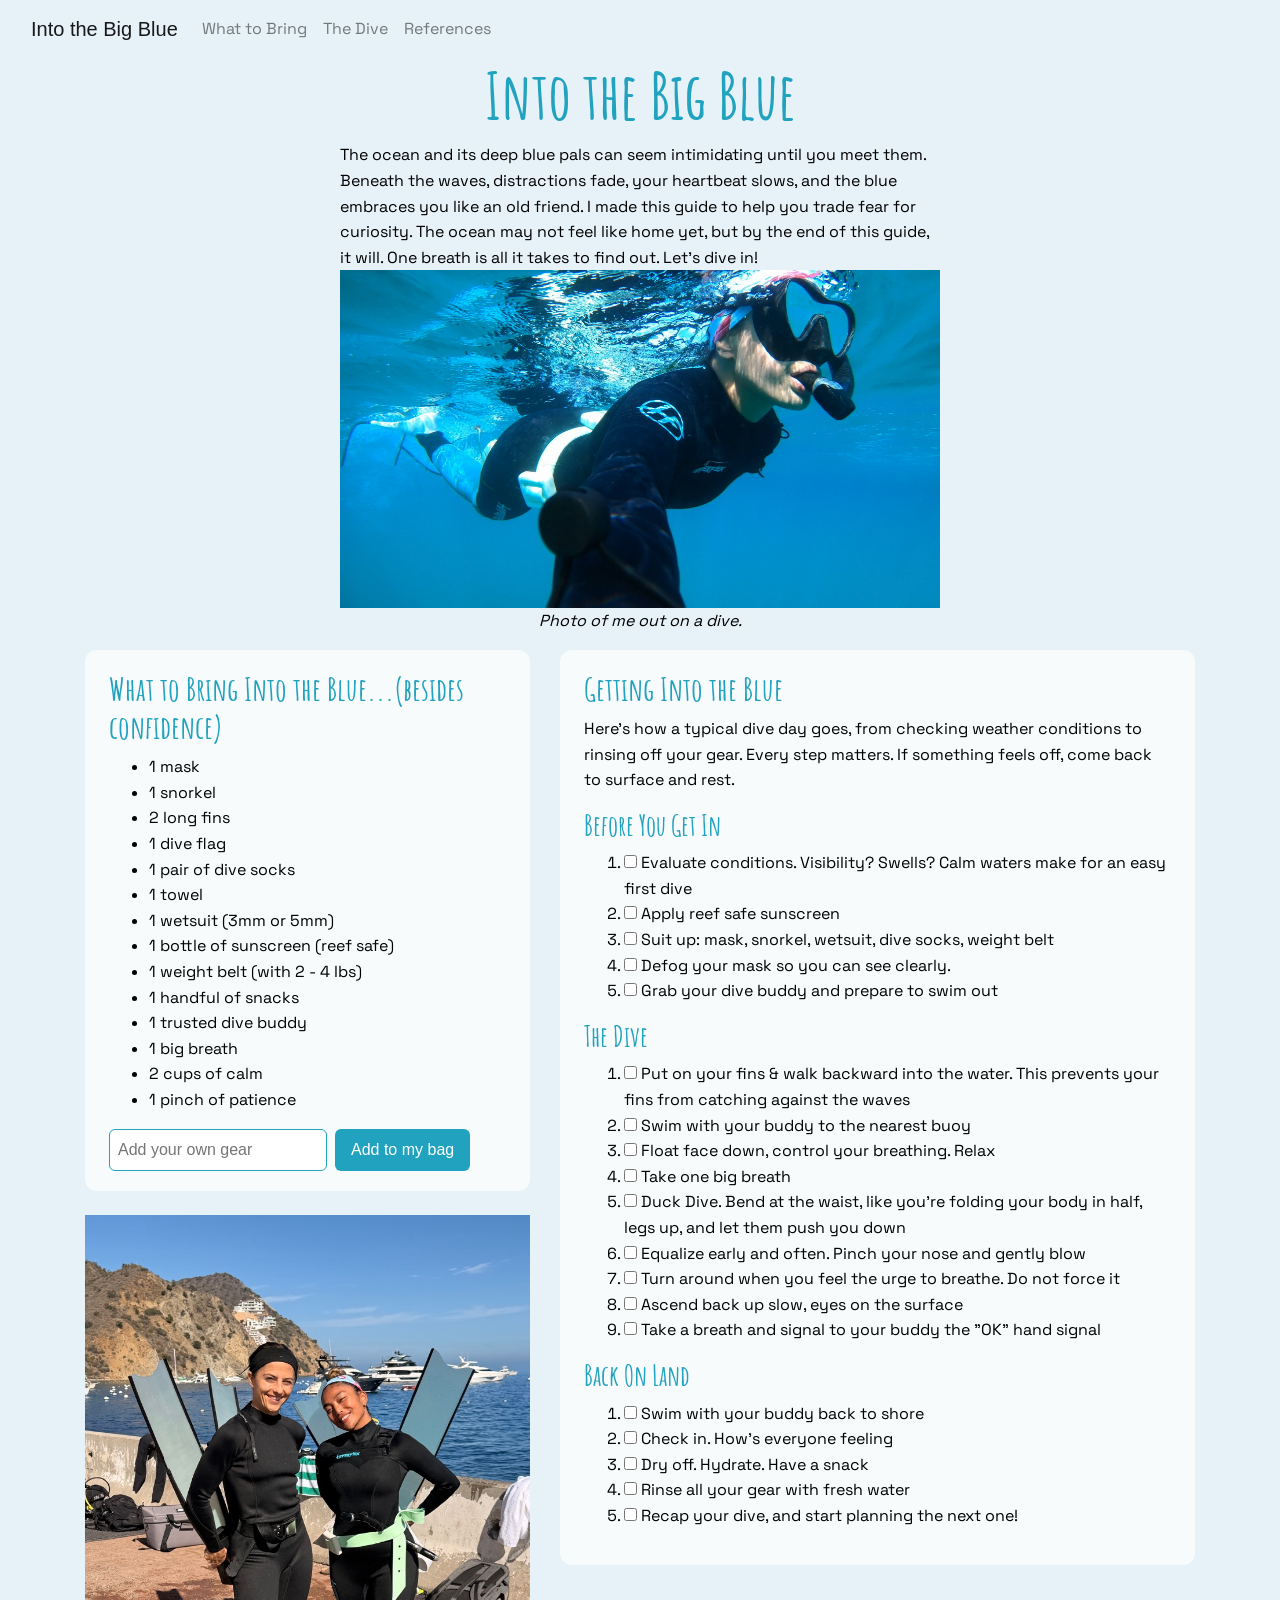
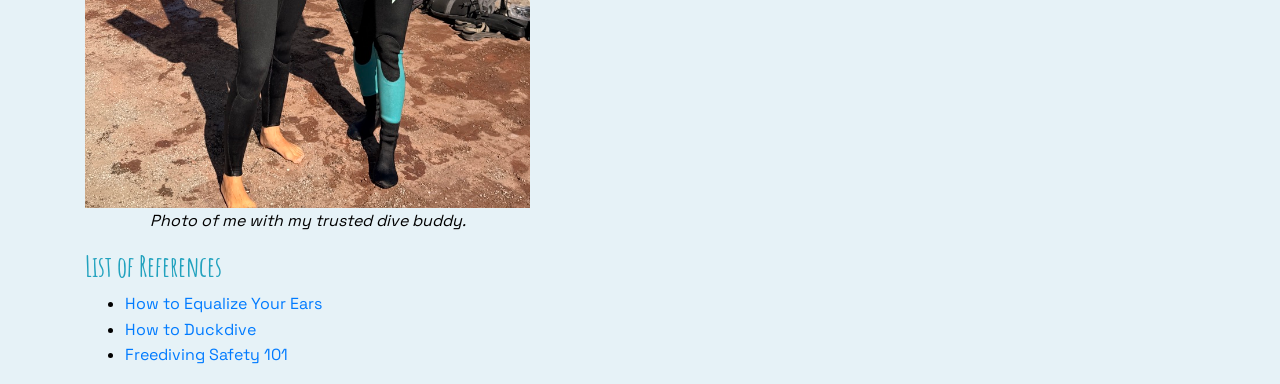
==== MAIN/HTML/index.html @ 8f9be929 "change photo captions" ====
<!DOCTYPE html>
<html lang="en"> 
    <head>
        <meta charset="utf-8">
        <meta name="viewport" content="width=device-width, initial-scale=1, shrink-to-fit=no">
        <title>Into the Big Blue</title>
        <link rel="preconnect" href="https://fonts.googleapis.com">
        <link rel="preconnect" href="https://fonts.gstatic.com" crossorigin>
        <link href="https://fonts.googleapis.com/css2?family=Amatic+SC:wght@400;700&family=Space+Grotesk:wght@300..700&display=swap" rel="stylesheet">  
       <!--bootstrap links-->
        <link rel="stylesheet" href="https://cdn.jsdelivr.net/npm/bootstrap@4.0.0/dist/css/bootstrap.min.css" integrity="sha384-Gn5384xqQ1aoWXA+058RXPxPg6fy4IWvTNh0E263XmFcJlSAwiGgFAW/dAiS6JXm" crossorigin="anonymous">
        <link rel="stylesheet" type="text/css" href="../CSS/styles.css" />
    </head>

    <body>
        <div class="container-fluid">

            <nav class="navbar navbar-expand-lg navbar-light">
                <a class="navbar-brand" href="#">Into the Big Blue</a>
                <button class="navbar-toggler" type="button" data-toggle="collapse" data-target="#navbarSupportedContent aria-controls="navbarSupportedContent aria-expanded="false" aria-label="Toggle navigation">
                    <span class="navbar-toggler-icon"></span>
                </button>
                <div class="collapse navbar-collapse" id="navbarSupportedContent">
                    <ul class="navbar-nav mr-auto">
                        <li class="nav-item"><a class="nav-link" href="#gear">What to Bring</a></li>
                        <li class="nav-item"><a class="nav-link" href="#dive-steps">The Dive</a></li>
                        <li class="nav-item"><a class="nav-link" href="#references">References</a></li>
                    </ul>
                </div>
            </nav>
        </div>
        <div class="container">
            <header class="row">
                <div class="top col-12">
                    <h1> Into the Big Blue</h1>
                    <p class="description">
                    The ocean and its deep blue pals can seem intimidating until you meet them. Beneath the waves, distractions fade, your heartbeat slows,
                    and the blue embraces you like an old friend.
                    I made this guide to help you trade fear for curiosity. The ocean may not feel like home yet, but by the end of this
                    guide, it will. One breath is all it takes to find out. Let's dive in!
                    </p>
                    <div class="photo">
                        <img src="../img/Dive_photo.jpeg" alt="this be me freediving in the ocean" width="600">
                        <p class="caption">Photo of me out on a dive.</p>
                    </div>
                </div>
            </header>

            <div class="row">
                <div class="left col-12 col-md-5">
                    <div class="gear" id="gear">
                        <h2>What to Bring Into the Blue...(besides confidence)</h2>
                        <ul id="gear-list">
                            <li> 1 mask </li>
                            <li> 1 snorkel </li>
                            <li> 2 long fins </li>
                            <li> 1 dive flag </li>
                            <li> 1 pair of dive socks </li>
                            <li> 1 towel </li>
                            <li> 1 wetsuit (3mm or 5mm)</li>
                            <li> 1 bottle of sunscreen (reef safe) </li>
                            <li> 1 weight belt (with 2 - 4 lbs)  </li>
                            <li> 1 handful of snacks </li>
                            <li> 1 trusted dive buddy </li>
                            <li> 1 big breath </li>
                            <li> 2 cups of calm </li>
                            <li> 1 pinch of patience </li>
                        </ul>
                    <div class="add-gear">
                        <input type="text" id="new-gear" placeholder="Add your own gear">
                        <button id="add-gear-button"> Add to my bag</button>
                    </div>
                </div>
                <div class="photo">
                    <img src="../img/Dive_Buddy.jpeg" alt="this be me with dive buddy" width="600">
                    <p class="caption">Photo of me with my trusted dive buddy.</p>
                </div>
            </div>

            <div class="right col-12 col-md-7">
                <div class="steps" id="dive-steps">
                    <h2>Getting Into the Blue</h2>
                    <p> 
                        Here's how a typical dive day goes, from checking weather conditions to rinsing off your gear. Every 
                        step matters. If something feels off, come back to surface and rest.
                    </p>

                    <h3>Before You Get In</h3>
                    <ol> <!-- my dive steps-->
                        <li> Evaluate conditions. Visibility? Swells? Calm waters make for an easy first dive</li>
                        <li> Apply reef safe sunscreen</li>
                        <li> Suit up: mask, snorkel, wetsuit, dive socks, weight belt</li>
                        <li> Defog your mask so you can see clearly. </li>
                        <li> Grab your dive buddy and prepare to swim out</li>
                    </ol>
                    <h3>The Dive</h3>
                    <ol> <!-- my dive steps-->
                        <li> Put on your fins & walk backward into the water. This prevents your fins from catching against the waves</li>
                        <li> Swim with your buddy to the nearest buoy </li>
                        <li> Float face down, control your breathing. Relax</li>
                        <li> Take one big breath</li>
                        <li> Duck Dive. Bend at the waist, like you're folding your body in half, legs up, and let them push you down</li>
                        <li> Equalize early and often. Pinch your nose and gently blow </li>
                        <li> Turn around when you feel the urge to breathe. Do not force it</li>
                        <li> Ascend back up slow, eyes on the surface </li>
                        <li> Take a breath and signal to your buddy the "OK" hand signal</li>
                    </ol>
                    <h3> Back On Land </h3>
                    <ol>
                        <li> Swim with your buddy back to shore </li>
                        <li> Check in. How's everyone feeling</li>
                        <li> Dry off. Hydrate. Have a snack</li>
                        <li> Rinse all your gear with fresh water </li>
                        <li> Recap your dive, and start planning the next one!</li>
                    </ol>
                </div>
            </div>
        </div>
            <footer id="references"> 
                <h3> List of References </h3>
                <ul>
                    <li> <a href="https://www.youtube.com/watch?v=yxdEvyrKatc"> How to Equalize Your Ears</a></li>
                    <li> <a href="https://www.divessi.com/en/blog/freediving-how-to-duck-dive-9428.html"> How to Duckdive </a></li>
                    <li> <a href="https://www.divessi.com/en/blog/ultimate-guide-to-freediving-safety-9772.html"> Freediving Safety 101</a></li>
                </ul>
            </footer>

        </div>
        <!--bootstraip section JS1-->
        <script src="https://code.jquery.com/jquery-3.2.1.slim.min.js" integrity="sha384-KJ3o2DKtIkvYIK3UENzmM7KCkRr/rE9/Qpg6aAZGJwFDMVNA/GpGFF93hXpG5KkN" crossorigin="anonymous"></script>
        <script src="https://cdn.jsdelivr.net/npm/popper.js@1.12.9/dist/umd/popper.min.js" integrity="sha384-ApNbgh9B+Y1QKtv3Rn7W3mgPxhU9K/ScQsAP7hUibX39j7fakFPskvXusvfa0b4Q" crossorigin="anonymous"></script>
        <script src="https://cdn.jsdelivr.net/npm/bootstrap@4.0.0/dist/js/bootstrap.min.js" integrity="sha384-JZR6Spejh4U02d8jOt6vLEHfe/JQGiRRSQQxSfFWpi1MquVdAyjUar5+76PVCmYl" crossorigin="anonymous"></script>
        
        
        <script src="../JS/script.js"></script> <!-- javascript tag-->
    </body>
</html>
---- MAIN/CSS/styles.css ----
body {
  background-color: #e6f2f7;
}


h1, h2, h3 { 
    color: rgb(33, 162, 190);
    font-family: "Amatic SC", sans-serif;
    font-weight: 700;
} 

p, li {
    color: rgb(0, 0, 0);
    font-family: "Space Grotesk", sans-serif;
    font-weight: 400;
    line-height: 1.6; 
}

.top h1 {
    text-align: center;
    font-size: 64px;
}

.top img {
    display: block;
    margin: 0 auto;
    max-width: 100%;
}

.description {
    max-width: 600px;
    margin: 0 auto;
}
.caption {
    font-style: italic;
    text-align: center;
}

.left img {
    max-width: 100%;
    height: auto;
}

footer {
    clear: both;
}

.gear, .steps {
    background-color: rgba(255, 255, 255, 0.7);
    border-radius: 12px;
    padding: 20px 24px;
    margin-bottom: 24px;
}

.add-gear {
    display: flex;
    gap: 8px;
    margin-top: 12px;
}
#new-gear {
    padding: 8px;
    border: 1px solid rgb(33, 162, 190);
    border-radius: 6px;
}
#add-gear-button {
    background-color: rgb(33,162,190);
    color: white;
    border: none;
    border-radius: 6px;
    padding: 8px 16px;
    cursor: pointer; 
}
#add-gear-button:hover {
    background-color: rgb(20, 130, 155);
}
.gear li {
    cursor: pointer;
}
.packed {
    text-decoration: line-through;
    opacity: 0.5;
}

.checked {
    text-decoration: line-through;
    opacity: 0.5;
}

.navbar {
    background-color: rgbaa(255, 255, 255, 0.7);
    border-radius: 12px;
}
.nav-brand {
    font-family: "Amatic SC", sans-serif;
    font-size: 32px;
    color: rgb(33, 162, 190);
}
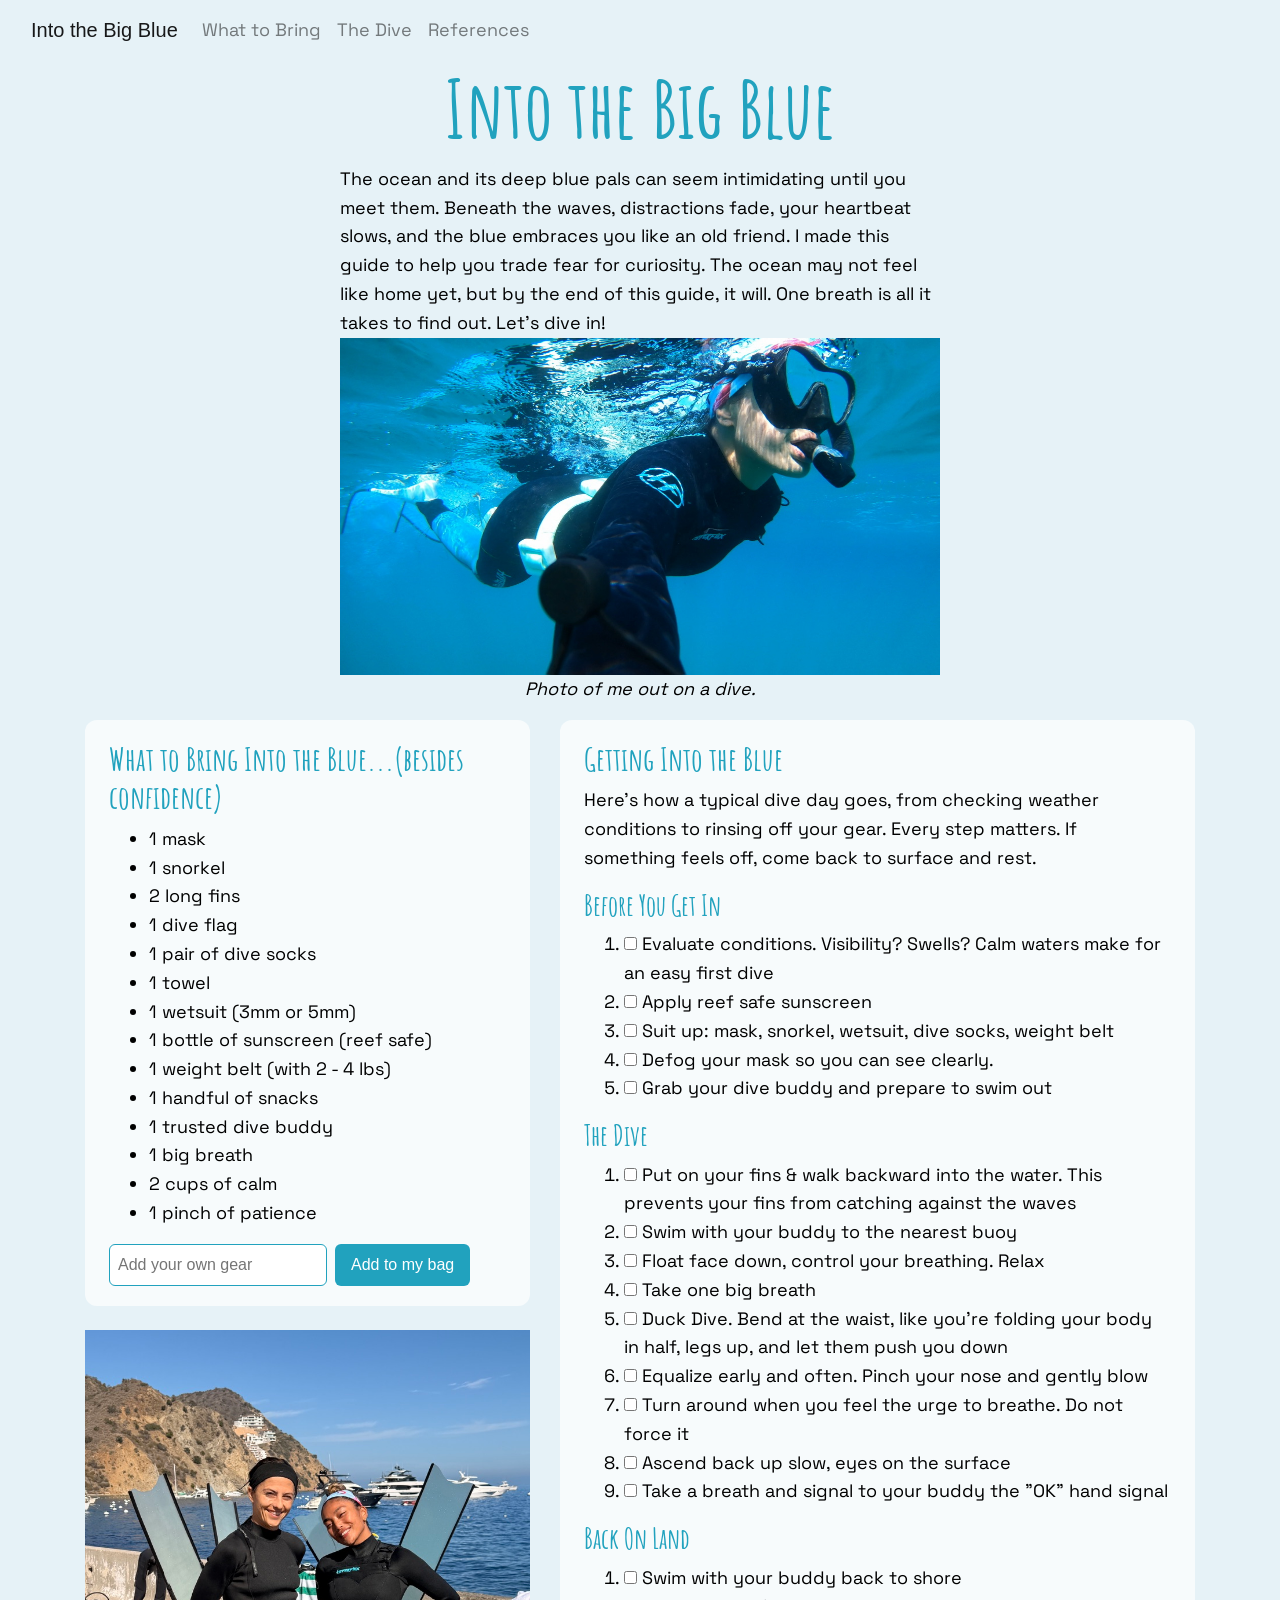
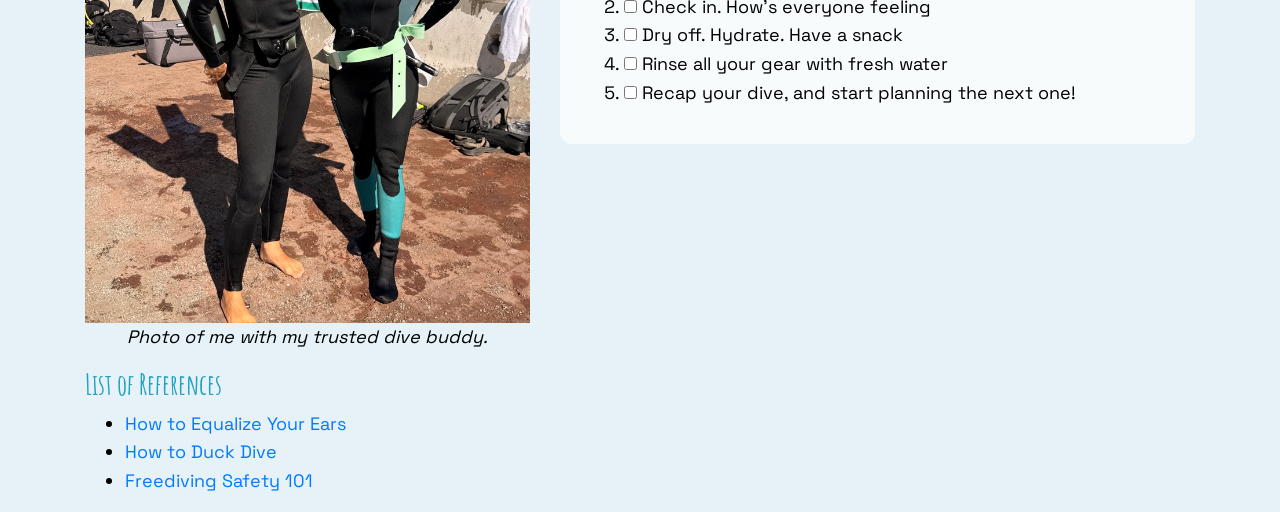
==== commit 7791b60e: "Fix Line 123 Typo" ====
--- a/MAIN/HTML/index.html
+++ b/MAIN/HTML/index.html
@@ -120,7 +120,7 @@
                 <h3> List of References </h3>
                 <ul>
                     <li> <a href="https://www.youtube.com/watch?v=yxdEvyrKatc"> How to Equalize Your Ears</a></li>
-                    <li> <a href="https://www.divessi.com/en/blog/freediving-how-to-duck-dive-9428.html"> How to Duckdive </a></li>
+                    <li> <a href="https://www.divessi.com/en/blog/freediving-how-to-duck-dive-9428.html"> How to Duck Dive </a></li>
                     <li> <a href="https://www.divessi.com/en/blog/ultimate-guide-to-freediving-safety-9772.html"> Freediving Safety 101</a></li>
                 </ul>
             </footer>
--- a/MAIN/CSS/styles.css
+++ b/MAIN/CSS/styles.css
@@ -94,4 +94,24 @@
     font-family: "Amatic SC", sans-serif;
     font-size: 32px;
     color: rgb(33, 162, 190);
+}
+
+@media (max-width: 767px) {
+    .top h1 {
+        font-size: 40px;
+    }
+    .gear, .steps {
+        padding: 16px;
+    }
+    .add-gear {
+        flex-direction: column;
+    }
+}
+@media (min-width: 1200px) {
+    .top h1 {
+        font-size:80px;
+    }
+    p, li {
+        font-size: 18px;
+    }
 }
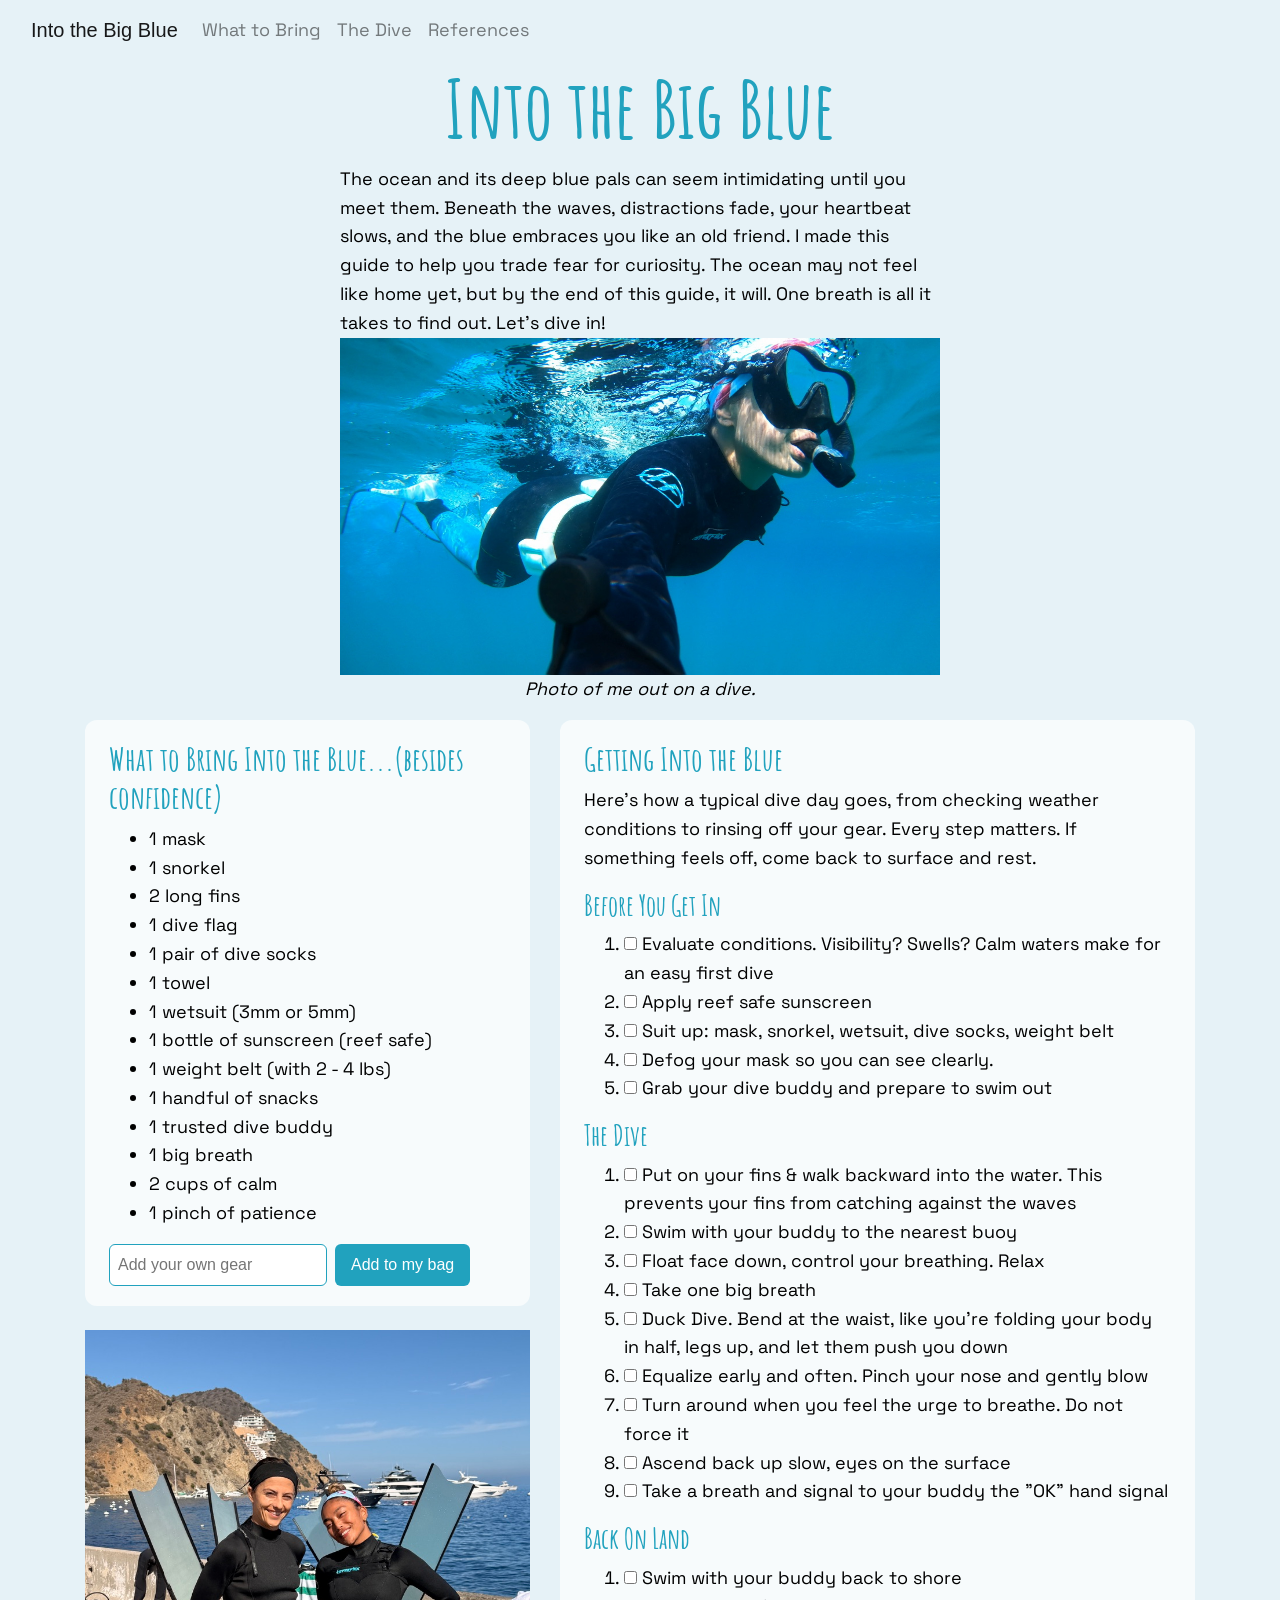
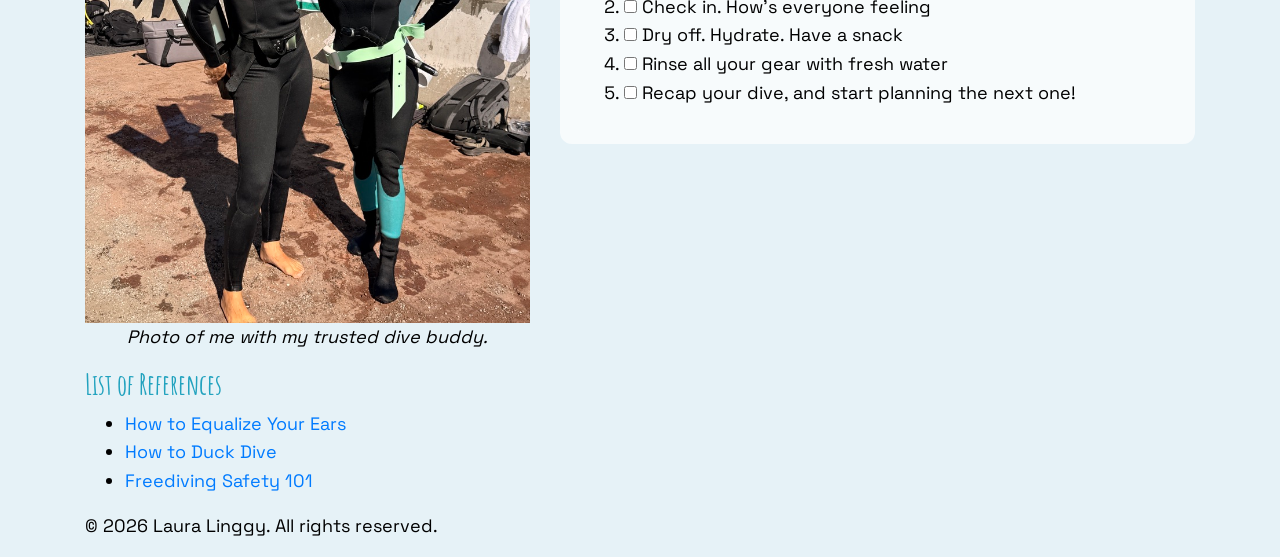
==== commit 580a7741: "Add Copyright" ====
--- a/MAIN/HTML/index.html
+++ b/MAIN/HTML/index.html
@@ -123,6 +123,7 @@
                     <li> <a href="https://www.divessi.com/en/blog/freediving-how-to-duck-dive-9428.html"> How to Duck Dive </a></li>
                     <li> <a href="https://www.divessi.com/en/blog/ultimate-guide-to-freediving-safety-9772.html"> Freediving Safety 101</a></li>
                 </ul>
+                <p>&copy; 2026 Laura Linggy. All rights reserved.</p>
             </footer>
 
         </div>
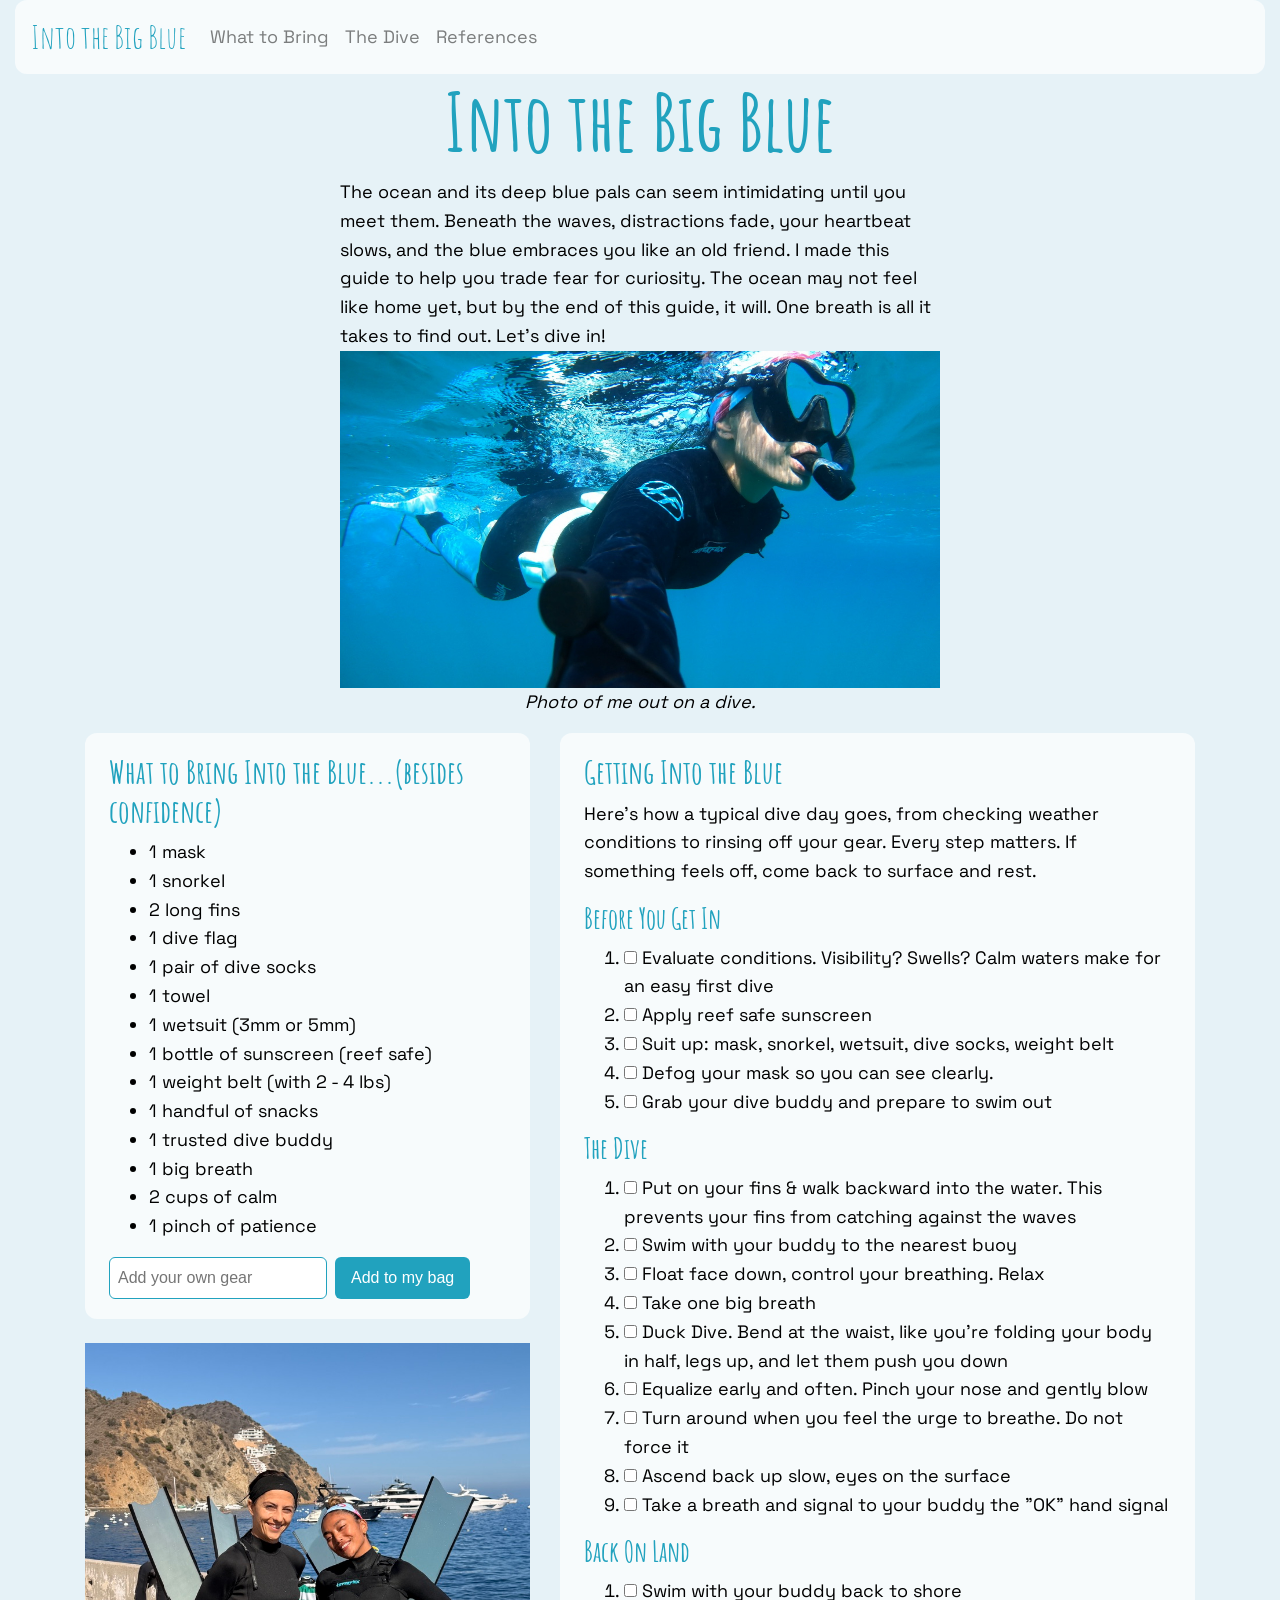
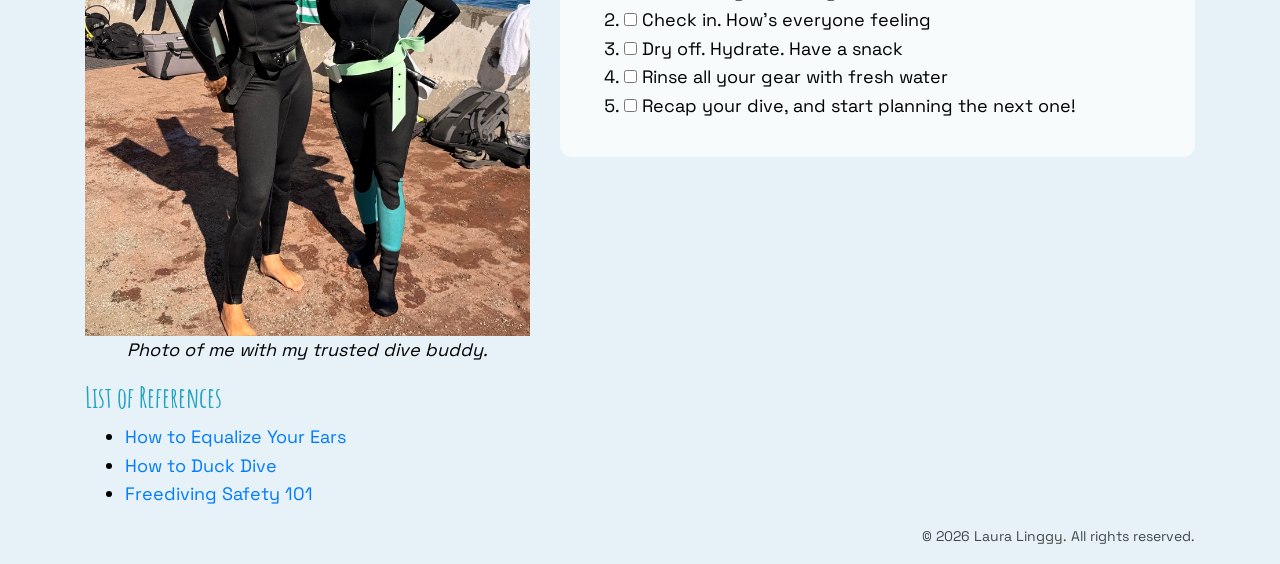
==== commit 9835eced: "Add copyright line to the right" ====
--- a/MAIN/HTML/index.html
+++ b/MAIN/HTML/index.html
@@ -1,71 +1,79 @@
 <!DOCTYPE html>
-<html lang="en"> 
-    <head>
-        <meta charset="utf-8">
-        <meta name="viewport" content="width=device-width, initial-scale=1, shrink-to-fit=no">
-        <title>Into the Big Blue</title>
-        <link rel="preconnect" href="https://fonts.googleapis.com">
-        <link rel="preconnect" href="https://fonts.gstatic.com" crossorigin>
-        <link href="https://fonts.googleapis.com/css2?family=Amatic+SC:wght@400;700&family=Space+Grotesk:wght@300..700&display=swap" rel="stylesheet">  
-       <!--bootstrap links-->
-        <link rel="stylesheet" href="https://cdn.jsdelivr.net/npm/bootstrap@4.0.0/dist/css/bootstrap.min.css" integrity="sha384-Gn5384xqQ1aoWXA+058RXPxPg6fy4IWvTNh0E263XmFcJlSAwiGgFAW/dAiS6JXm" crossorigin="anonymous">
-        <link rel="stylesheet" type="text/css" href="../CSS/styles.css" />
-    </head>
+<html lang="en">
 
-    <body>
-        <div class="container-fluid">
+<head>
+    <meta charset="utf-8">
+    <meta name="viewport" content="width=device-width, initial-scale=1, shrink-to-fit=no">
+    <title>Into the Big Blue</title>
+    <link rel="preconnect" href="https://fonts.googleapis.com">
+    <link rel="preconnect" href="https://fonts.gstatic.com" crossorigin>
+    <link
+        href="https://fonts.googleapis.com/css2?family=Amatic+SC:wght@400;700&family=Space+Grotesk:wght@300..700&display=swap"
+        rel="stylesheet">
+    <!--bootstrap links-->
+    <link rel="stylesheet" href="https://cdn.jsdelivr.net/npm/bootstrap@4.0.0/dist/css/bootstrap.min.css"
+        integrity="sha384-Gn5384xqQ1aoWXA+058RXPxPg6fy4IWvTNh0E263XmFcJlSAwiGgFAW/dAiS6JXm" crossorigin="anonymous">
+    <link rel="stylesheet" type="text/css" href="../CSS/styles.css" />
+</head>
 
-            <nav class="navbar navbar-expand-lg navbar-light">
-                <a class="navbar-brand" href="#">Into the Big Blue</a>
-                <button class="navbar-toggler" type="button" data-toggle="collapse" data-target="#navbarSupportedContent aria-controls="navbarSupportedContent aria-expanded="false" aria-label="Toggle navigation">
-                    <span class="navbar-toggler-icon"></span>
-                </button>
-                <div class="collapse navbar-collapse" id="navbarSupportedContent">
-                    <ul class="navbar-nav mr-auto">
-                        <li class="nav-item"><a class="nav-link" href="#gear">What to Bring</a></li>
-                        <li class="nav-item"><a class="nav-link" href="#dive-steps">The Dive</a></li>
-                        <li class="nav-item"><a class="nav-link" href="#references">References</a></li>
+<body>
+    <div class="container-fluid">
+
+        <nav class="navbar navbar-expand-lg navbar-light">
+            <a class="navbar-brand" href="#">Into the Big Blue</a>
+            <button class="navbar-toggler" type="button" data-toggle="collapse"
+                data-target="#navbarSupportedContent aria-controls=" navbarSupportedContent aria-expanded="false"
+                aria-label="Toggle navigation">
+                <span class="navbar-toggler-icon"></span>
+            </button>
+            <div class="collapse navbar-collapse" id="navbarSupportedContent">
+                <ul class="navbar-nav mr-auto">
+                    <li class="nav-item"><a class="nav-link" href="#gear">What to Bring</a></li>
+                    <li class="nav-item"><a class="nav-link" href="#dive-steps">The Dive</a></li>
+                    <li class="nav-item"><a class="nav-link" href="#references">References</a></li>
+                </ul>
+            </div>
+        </nav>
+    </div>
+    <div class="container">
+        <header class="row">
+            <div class="top col-12">
+                <h1> Into the Big Blue</h1>
+                <p class="description">
+                    The ocean and its deep blue pals can seem intimidating until you meet them. Beneath the waves,
+                    distractions fade, your heartbeat slows,
+                    and the blue embraces you like an old friend.
+                    I made this guide to help you trade fear for curiosity. The ocean may not feel like home yet, but by
+                    the end of this
+                    guide, it will. One breath is all it takes to find out. Let's dive in!
+                </p>
+                <div class="photo">
+                    <img src="../img/Dive_photo.jpeg" alt="this be me freediving in the ocean" width="600">
+                    <p class="caption">Photo of me out on a dive.</p>
+                </div>
+            </div>
+        </header>
+
+        <div class="row">
+            <div class="left col-12 col-md-5">
+                <div class="gear" id="gear">
+                    <h2>What to Bring Into the Blue...(besides confidence)</h2>
+                    <ul id="gear-list">
+                        <li> 1 mask </li>
+                        <li> 1 snorkel </li>
+                        <li> 2 long fins </li>
+                        <li> 1 dive flag </li>
+                        <li> 1 pair of dive socks </li>
+                        <li> 1 towel </li>
+                        <li> 1 wetsuit (3mm or 5mm)</li>
+                        <li> 1 bottle of sunscreen (reef safe) </li>
+                        <li> 1 weight belt (with 2 - 4 lbs) </li>
+                        <li> 1 handful of snacks </li>
+                        <li> 1 trusted dive buddy </li>
+                        <li> 1 big breath </li>
+                        <li> 2 cups of calm </li>
+                        <li> 1 pinch of patience </li>
                     </ul>
-                </div>
-            </nav>
-        </div>
-        <div class="container">
-            <header class="row">
-                <div class="top col-12">
-                    <h1> Into the Big Blue</h1>
-                    <p class="description">
-                    The ocean and its deep blue pals can seem intimidating until you meet them. Beneath the waves, distractions fade, your heartbeat slows,
-                    and the blue embraces you like an old friend.
-                    I made this guide to help you trade fear for curiosity. The ocean may not feel like home yet, but by the end of this
-                    guide, it will. One breath is all it takes to find out. Let's dive in!
-                    </p>
-                    <div class="photo">
-                        <img src="../img/Dive_photo.jpeg" alt="this be me freediving in the ocean" width="600">
-                        <p class="caption">Photo of me out on a dive.</p>
-                    </div>
-                </div>
-            </header>
-
-            <div class="row">
-                <div class="left col-12 col-md-5">
-                    <div class="gear" id="gear">
-                        <h2>What to Bring Into the Blue...(besides confidence)</h2>
-                        <ul id="gear-list">
-                            <li> 1 mask </li>
-                            <li> 1 snorkel </li>
-                            <li> 2 long fins </li>
-                            <li> 1 dive flag </li>
-                            <li> 1 pair of dive socks </li>
-                            <li> 1 towel </li>
-                            <li> 1 wetsuit (3mm or 5mm)</li>
-                            <li> 1 bottle of sunscreen (reef safe) </li>
-                            <li> 1 weight belt (with 2 - 4 lbs)  </li>
-                            <li> 1 handful of snacks </li>
-                            <li> 1 trusted dive buddy </li>
-                            <li> 1 big breath </li>
-                            <li> 2 cups of calm </li>
-                            <li> 1 pinch of patience </li>
-                        </ul>
                     <div class="add-gear">
                         <input type="text" id="new-gear" placeholder="Add your own gear">
                         <button id="add-gear-button"> Add to my bag</button>
@@ -80,8 +88,9 @@
             <div class="right col-12 col-md-7">
                 <div class="steps" id="dive-steps">
                     <h2>Getting Into the Blue</h2>
-                    <p> 
-                        Here's how a typical dive day goes, from checking weather conditions to rinsing off your gear. Every 
+                    <p>
+                        Here's how a typical dive day goes, from checking weather conditions to rinsing off your gear.
+                        Every
                         step matters. If something feels off, come back to surface and rest.
                     </p>
 
@@ -95,11 +104,13 @@
                     </ol>
                     <h3>The Dive</h3>
                     <ol> <!-- my dive steps-->
-                        <li> Put on your fins & walk backward into the water. This prevents your fins from catching against the waves</li>
+                        <li> Put on your fins & walk backward into the water. This prevents your fins from catching
+                            against the waves</li>
                         <li> Swim with your buddy to the nearest buoy </li>
                         <li> Float face down, control your breathing. Relax</li>
                         <li> Take one big breath</li>
-                        <li> Duck Dive. Bend at the waist, like you're folding your body in half, legs up, and let them push you down</li>
+                        <li> Duck Dive. Bend at the waist, like you're folding your body in half, legs up, and let them
+                            push you down</li>
                         <li> Equalize early and often. Pinch your nose and gently blow </li>
                         <li> Turn around when you feel the urge to breathe. Do not force it</li>
                         <li> Ascend back up slow, eyes on the surface </li>
@@ -116,25 +127,32 @@
                 </div>
             </div>
         </div>
-            <footer id="references"> 
-                <h3> List of References </h3>
-                <ul>
-                    <li> <a href="https://www.youtube.com/watch?v=yxdEvyrKatc"> How to Equalize Your Ears</a></li>
-                    <li> <a href="https://www.divessi.com/en/blog/freediving-how-to-duck-dive-9428.html"> How to Duck Dive </a></li>
-                    <li> <a href="https://www.divessi.com/en/blog/ultimate-guide-to-freediving-safety-9772.html"> Freediving Safety 101</a></li>
-                </ul>
-                <p>&copy; 2026 Laura Linggy. All rights reserved.</p>
-            </footer>
+        <footer id="references">
+            <h3> List of References </h3>
+            <ul>
+                <li> <a href="https://www.youtube.com/watch?v=yxdEvyrKatc"> How to Equalize Your Ears</a></li>
+                <li> <a href="https://www.divessi.com/en/blog/freediving-how-to-duck-dive-9428.html"> How to Duck Dive
+                    </a></li>
+                <li> <a href="https://www.divessi.com/en/blog/ultimate-guide-to-freediving-safety-9772.html"> Freediving
+                        Safety 101</a></li>
+            </ul>
+            <p class="copyright">&copy; 2026 Laura Linggy. All rights reserved.</p>
+        </footer>
 
-        </div>
-        <!--bootstraip section JS1-->
-        <script src="https://code.jquery.com/jquery-3.2.1.slim.min.js" integrity="sha384-KJ3o2DKtIkvYIK3UENzmM7KCkRr/rE9/Qpg6aAZGJwFDMVNA/GpGFF93hXpG5KkN" crossorigin="anonymous"></script>
-        <script src="https://cdn.jsdelivr.net/npm/popper.js@1.12.9/dist/umd/popper.min.js" integrity="sha384-ApNbgh9B+Y1QKtv3Rn7W3mgPxhU9K/ScQsAP7hUibX39j7fakFPskvXusvfa0b4Q" crossorigin="anonymous"></script>
-        <script src="https://cdn.jsdelivr.net/npm/bootstrap@4.0.0/dist/js/bootstrap.min.js" integrity="sha384-JZR6Spejh4U02d8jOt6vLEHfe/JQGiRRSQQxSfFWpi1MquVdAyjUar5+76PVCmYl" crossorigin="anonymous"></script>
-        
-        
-        <script src="../JS/script.js"></script> <!-- javascript tag-->
-    </body>
-</html>
+    </div>
+    <!--bootstraip section JS1-->
+    <script src="https://code.jquery.com/jquery-3.2.1.slim.min.js"
+        integrity="sha384-KJ3o2DKtIkvYIK3UENzmM7KCkRr/rE9/Qpg6aAZGJwFDMVNA/GpGFF93hXpG5KkN"
+        crossorigin="anonymous"></script>
+    <script src="https://cdn.jsdelivr.net/npm/popper.js@1.12.9/dist/umd/popper.min.js"
+        integrity="sha384-ApNbgh9B+Y1QKtv3Rn7W3mgPxhU9K/ScQsAP7hUibX39j7fakFPskvXusvfa0b4Q"
+        crossorigin="anonymous"></script>
+    <script src="https://cdn.jsdelivr.net/npm/bootstrap@4.0.0/dist/js/bootstrap.min.js"
+        integrity="sha384-JZR6Spejh4U02d8jOt6vLEHfe/JQGiRRSQQxSfFWpi1MquVdAyjUar5+76PVCmYl"
+        crossorigin="anonymous"></script>
 
-  +
+    <script src="../JS/script.js"></script> <!-- javascript tag-->
+</body>
+
+</html>
--- a/MAIN/CSS/styles.css
+++ b/MAIN/CSS/styles.css
@@ -1,19 +1,22 @@
 body {
-  background-color: #e6f2f7;
+    background-color: #e6f2f7;
 }
 
 
-h1, h2, h3 { 
+h1,
+h2,
+h3 {
     color: rgb(33, 162, 190);
     font-family: "Amatic SC", sans-serif;
     font-weight: 700;
-} 
+}
 
-p, li {
+p,
+li {
     color: rgb(0, 0, 0);
     font-family: "Space Grotesk", sans-serif;
     font-weight: 400;
-    line-height: 1.6; 
+    line-height: 1.6;
 }
 
 .top h1 {
@@ -31,6 +34,7 @@
     max-width: 600px;
     margin: 0 auto;
 }
+
 .caption {
     font-style: italic;
     text-align: center;
@@ -41,11 +45,8 @@
     height: auto;
 }
 
-footer {
-    clear: both;
-}
-
-.gear, .steps {
+.gear,
+.steps {
     background-color: rgba(255, 255, 255, 0.7);
     border-radius: 12px;
     padding: 20px 24px;
@@ -57,25 +58,30 @@
     gap: 8px;
     margin-top: 12px;
 }
+
 #new-gear {
     padding: 8px;
     border: 1px solid rgb(33, 162, 190);
     border-radius: 6px;
 }
+
 #add-gear-button {
-    background-color: rgb(33,162,190);
+    background-color: rgb(33, 162, 190);
     color: white;
     border: none;
     border-radius: 6px;
     padding: 8px 16px;
-    cursor: pointer; 
+    cursor: pointer;
 }
+
 #add-gear-button:hover {
     background-color: rgb(20, 130, 155);
 }
+
 .gear li {
     cursor: pointer;
 }
+
 .packed {
     text-decoration: line-through;
     opacity: 0.5;
@@ -87,10 +93,11 @@
 }
 
 .navbar {
-    background-color: rgbaa(255, 255, 255, 0.7);
+    background-color: rgba(255, 255, 255, 0.7);
     border-radius: 12px;
 }
-.nav-brand {
+
+.navbar-light .navbar-brand {
     font-family: "Amatic SC", sans-serif;
     font-size: 32px;
     color: rgb(33, 162, 190);
@@ -100,18 +107,30 @@
     .top h1 {
         font-size: 40px;
     }
-    .gear, .steps {
+
+    .gear,
+    .steps {
         padding: 16px;
     }
+
     .add-gear {
         flex-direction: column;
     }
 }
+
 @media (min-width: 1200px) {
     .top h1 {
-        font-size:80px;
+        font-size: 80px;
     }
-    p, li {
+
+    p,
+    li {
         font-size: 18px;
     }
+}
+
+.copyright {
+    text-align: right;
+    font-size: 14px;
+    opacity: 0.7;
 }
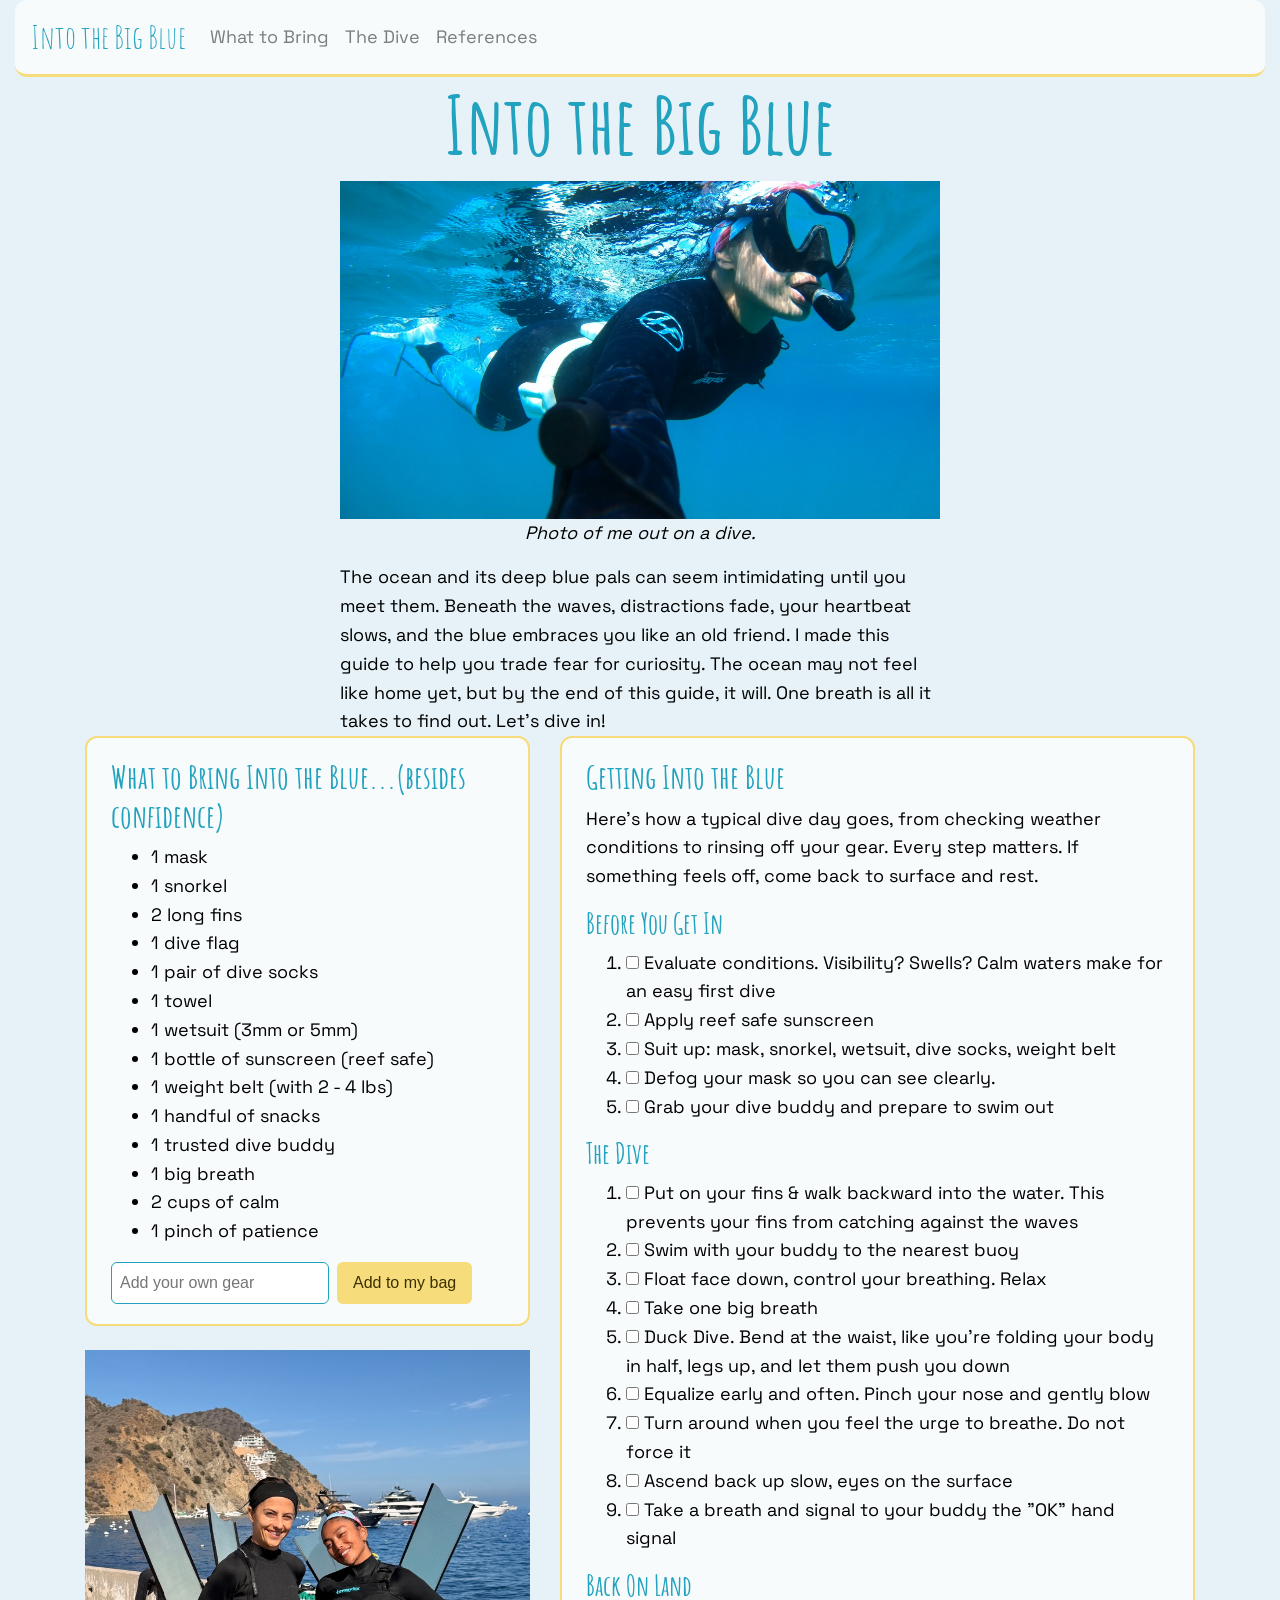
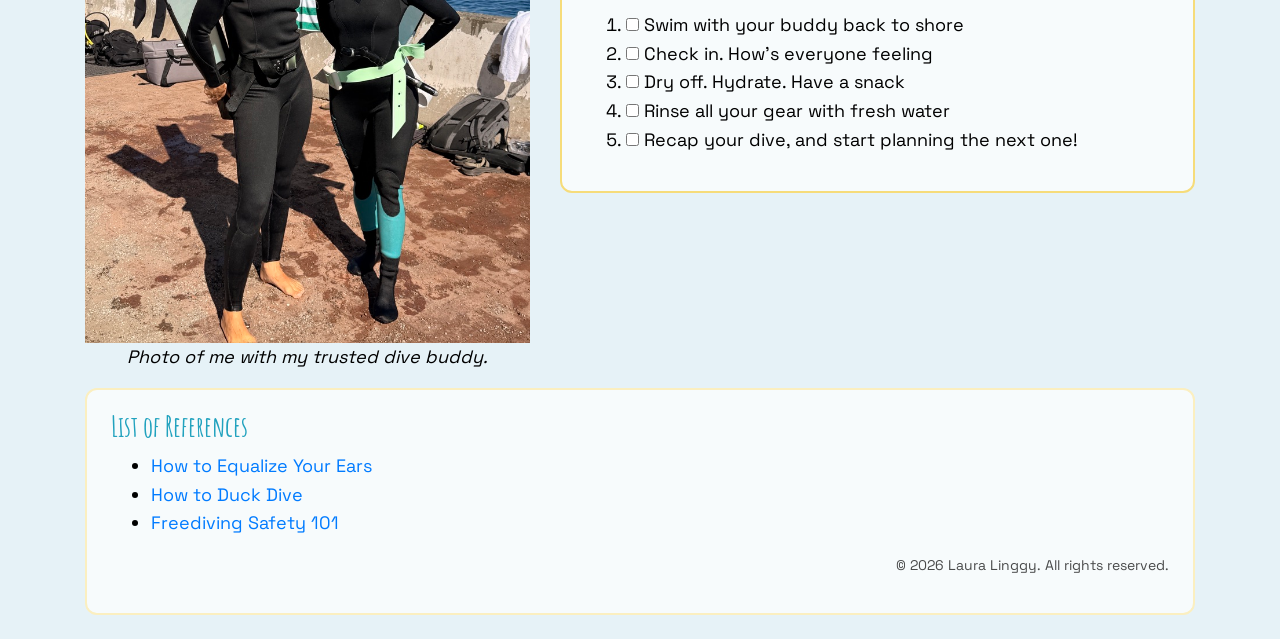
==== commit 3b9cd376: "Move top photo above blurb" ====
--- a/MAIN/HTML/index.html
+++ b/MAIN/HTML/index.html
@@ -39,6 +39,10 @@
         <header class="row">
             <div class="top col-12">
                 <h1> Into the Big Blue</h1>
+                <div class="photo">
+                    <img src="../img/Dive_photo.jpeg" alt="this be me freediving in the ocean" width="600">
+                    <p class="caption">Photo of me out on a dive.</p>
+                </div>
                 <p class="description">
                     The ocean and its deep blue pals can seem intimidating until you meet them. Beneath the waves,
                     distractions fade, your heartbeat slows,
@@ -47,10 +51,6 @@
                     the end of this
                     guide, it will. One breath is all it takes to find out. Let's dive in!
                 </p>
-                <div class="photo">
-                    <img src="../img/Dive_photo.jpeg" alt="this be me freediving in the ocean" width="600">
-                    <p class="caption">Photo of me out on a dive.</p>
-                </div>
             </div>
         </header>
 
--- a/MAIN/CSS/styles.css
+++ b/MAIN/CSS/styles.css
@@ -32,7 +32,7 @@
 
 .description {
     max-width: 600px;
-    margin: 0 auto;
+    margin: 16px auto 0;
 }
 
 .caption {
@@ -45,9 +45,19 @@
     height: auto;
 }
 
+
 .gear,
 .steps {
     background-color: rgba(255, 255, 255, 0.7);
+    border: 2px solid #F6DC7A;
+    border-radius: 12px;
+    padding: 20px 24px;
+    margin-bottom: 24px;
+}
+
+footer {
+    background-color: rgba(255, 255, 255, 0.7);
+    border: 2px solid #FBEFC0;
     border-radius: 12px;
     padding: 20px 24px;
     margin-bottom: 24px;
@@ -66,8 +76,8 @@
 }
 
 #add-gear-button {
-    background-color: rgb(33, 162, 190);
-    color: white;
+    background-color: #F6DC7A;
+    color: #3b3000;
     border: none;
     border-radius: 6px;
     padding: 8px 16px;
@@ -75,11 +85,16 @@
 }
 
 #add-gear-button:hover {
-    background-color: rgb(20, 130, 155);
+    background-color: #FBEFC0;
 }
 
 .gear li {
     cursor: pointer;
+}
+
+.gear li:hover {
+    background-color: #FBEFC0;
+    border-radius: 4px;
 }
 
 .packed {
@@ -94,6 +109,7 @@
 
 .navbar {
     background-color: rgba(255, 255, 255, 0.7);
+    border-bottom: 3px solid #F6DC7A;
     border-radius: 12px;
 }
 
@@ -103,13 +119,21 @@
     color: rgb(33, 162, 190);
 }
 
+.copyright {
+    text-align: right;
+    font-size: 14px;
+    opacity: 0.7;
+}
+
+
 @media (max-width: 767px) {
     .top h1 {
         font-size: 40px;
     }
 
     .gear,
-    .steps {
+    .steps,
+    footer {
         padding: 16px;
     }
 
@@ -127,10 +151,4 @@
     li {
         font-size: 18px;
     }
-}
-
-.copyright {
-    text-align: right;
-    font-size: 14px;
-    opacity: 0.7;
 }
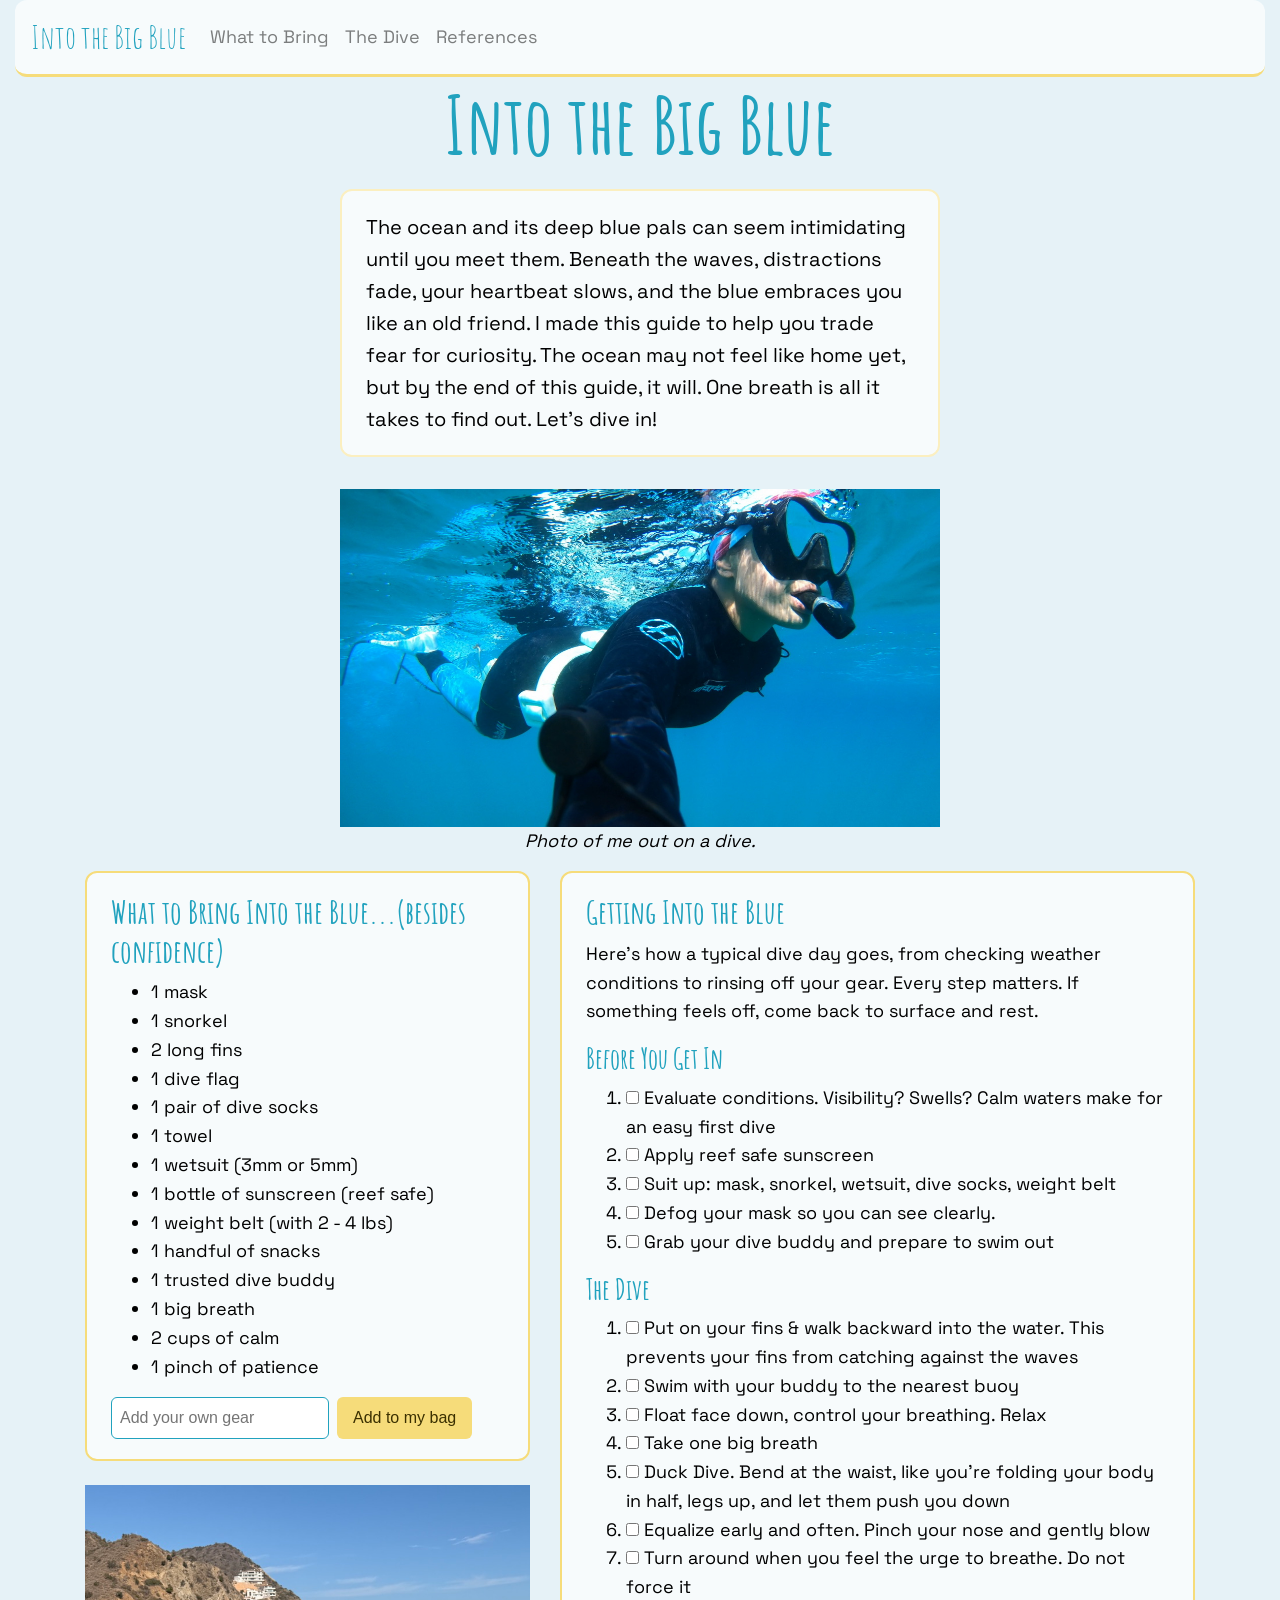
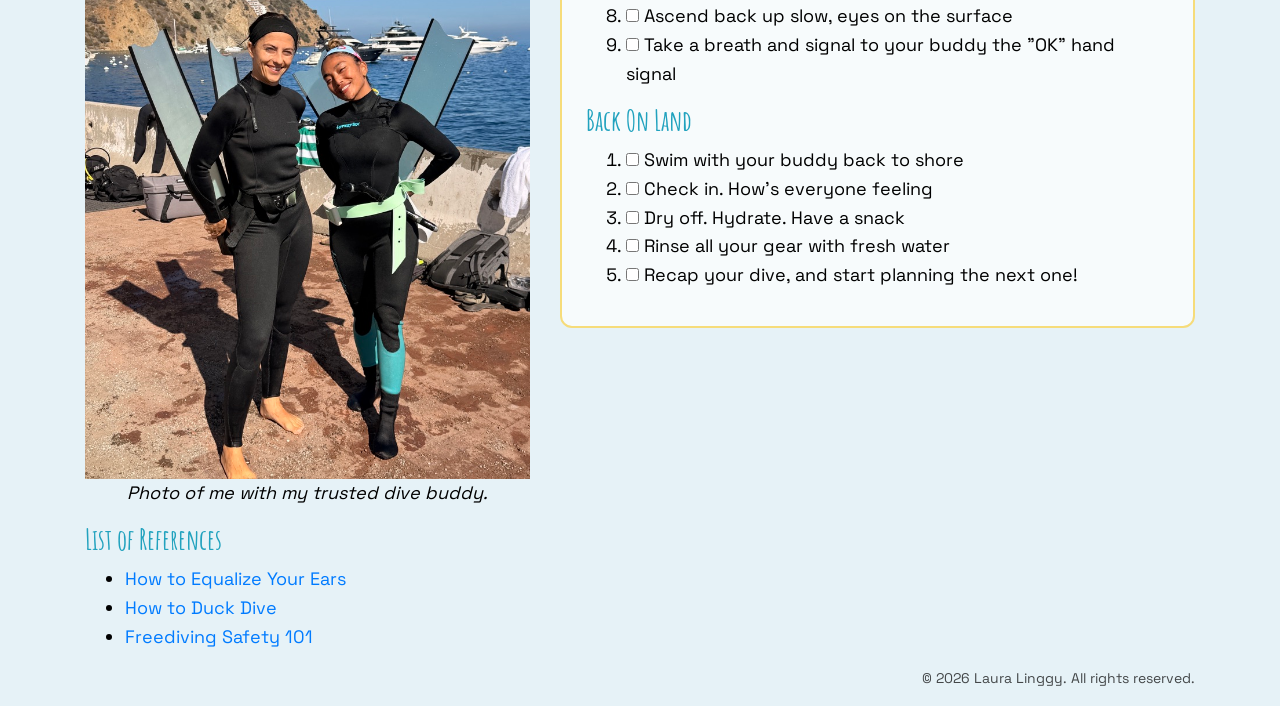
==== commit da9c8598: "adjust photo to present after blurb" ====
--- a/MAIN/HTML/index.html
+++ b/MAIN/HTML/index.html
@@ -39,10 +39,6 @@
         <header class="row">
             <div class="top col-12">
                 <h1> Into the Big Blue</h1>
-                <div class="photo">
-                    <img src="../img/Dive_photo.jpeg" alt="this be me freediving in the ocean" width="600">
-                    <p class="caption">Photo of me out on a dive.</p>
-                </div>
                 <p class="description">
                     The ocean and its deep blue pals can seem intimidating until you meet them. Beneath the waves,
                     distractions fade, your heartbeat slows,
@@ -51,6 +47,10 @@
                     the end of this
                     guide, it will. One breath is all it takes to find out. Let's dive in!
                 </p>
+                <div class="photo">
+                    <img src="../img/Dive_photo.jpeg" alt="this be me freediving in the ocean" width="600">
+                    <p class="caption">Photo of me out on a dive.</p>
+                </div>
             </div>
         </header>
 
--- a/MAIN/CSS/styles.css
+++ b/MAIN/CSS/styles.css
@@ -32,7 +32,12 @@
 
 .description {
     max-width: 600px;
-    margin: 16px auto 0;
+    margin: 16px auto 32px;
+    background-color: rgba(255, 255, 255, 0.7);
+    border: 2px solid #FBEFC0;
+    border-radius: 12px;
+    padding: 20px 24px;
+    font-size: 18px;
 }
 
 .caption {
@@ -50,14 +55,6 @@
 .steps {
     background-color: rgba(255, 255, 255, 0.7);
     border: 2px solid #F6DC7A;
-    border-radius: 12px;
-    padding: 20px 24px;
-    margin-bottom: 24px;
-}
-
-footer {
-    background-color: rgba(255, 255, 255, 0.7);
-    border: 2px solid #FBEFC0;
     border-radius: 12px;
     padding: 20px 24px;
     margin-bottom: 24px;
@@ -133,7 +130,7 @@
 
     .gear,
     .steps,
-    footer {
+    .description {
         padding: 16px;
     }
 
@@ -151,4 +148,8 @@
     li {
         font-size: 18px;
     }
+
+    .description {
+        font-size: 20px;
+    }
 }
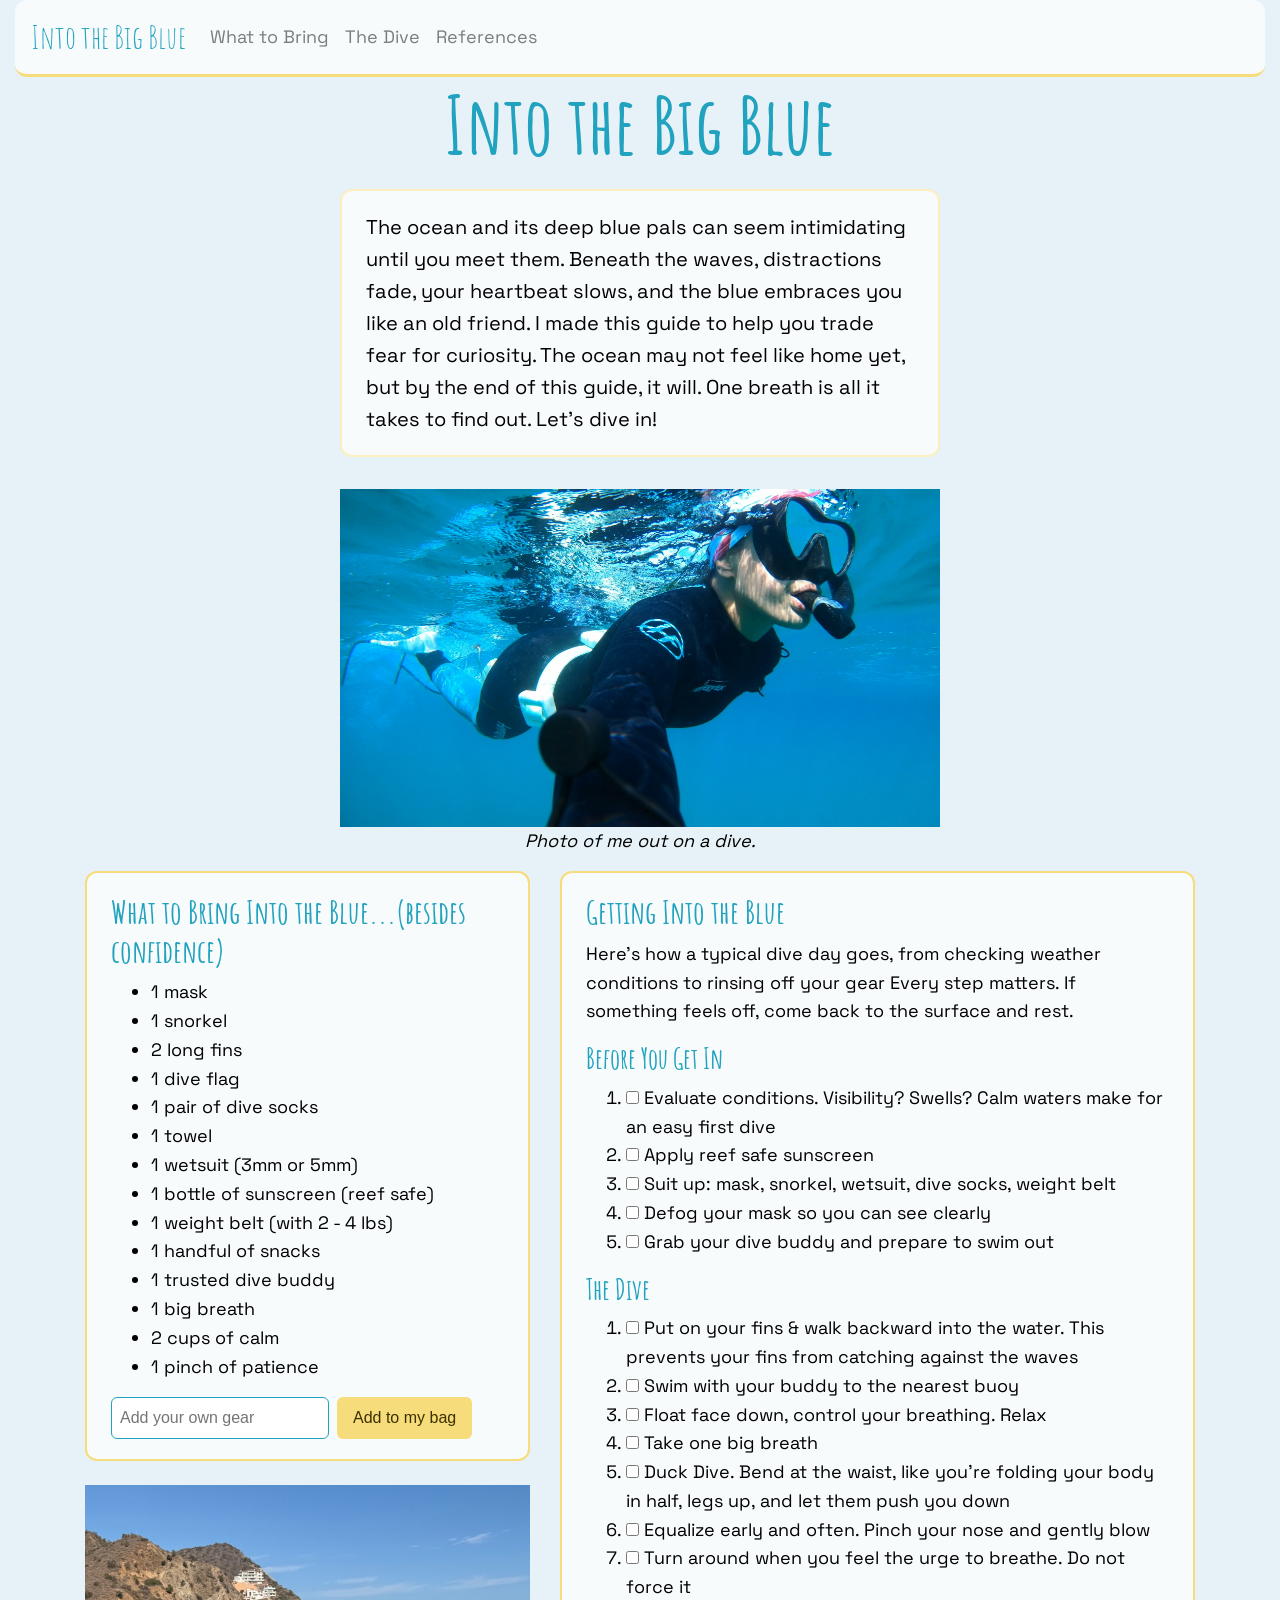
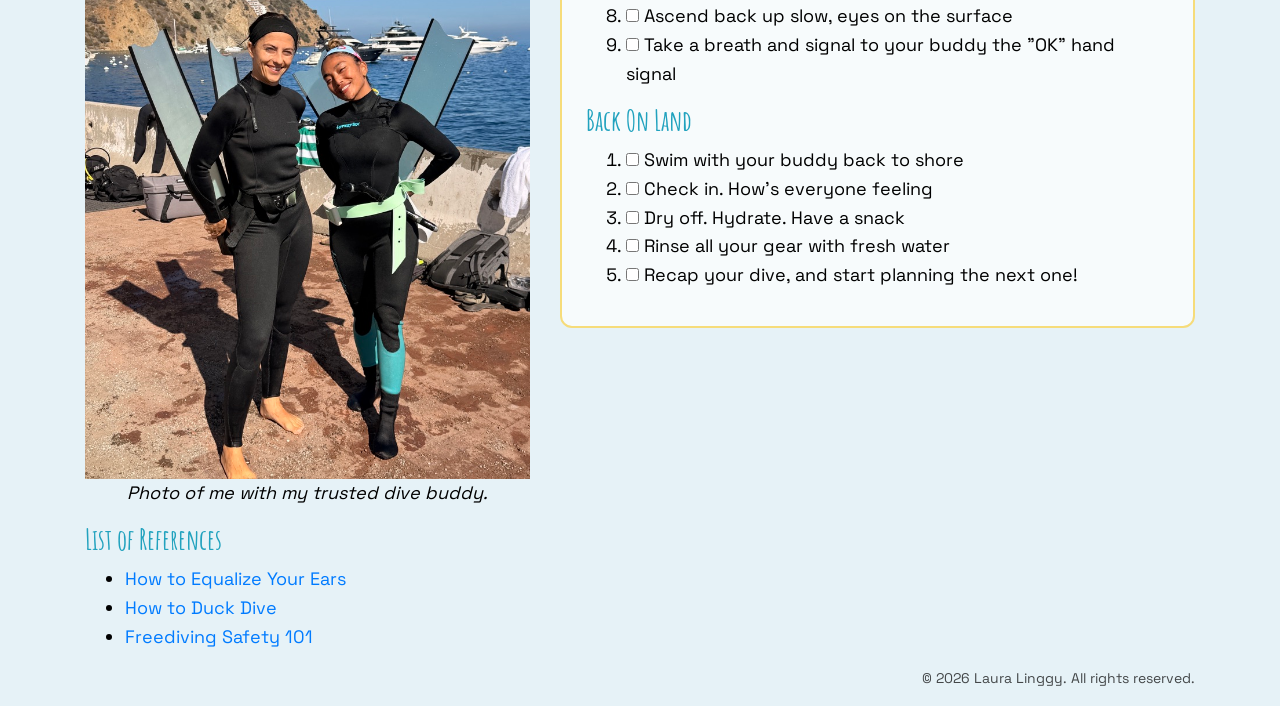
==== commit 9e0793c8: "Fix bug navbar" ====
--- a/MAIN/HTML/index.html
+++ b/MAIN/HTML/index.html
@@ -22,7 +22,7 @@
         <nav class="navbar navbar-expand-lg navbar-light">
             <a class="navbar-brand" href="#">Into the Big Blue</a>
             <button class="navbar-toggler" type="button" data-toggle="collapse"
-                data-target="#navbarSupportedContent aria-controls=" navbarSupportedContent aria-expanded="false"
+                data-target="#navbarSupportedContent aria-controls=" navbarSupportedContent" aria-expanded="false"
                 aria-label="Toggle navigation">
                 <span class="navbar-toggler-icon"></span>
             </button>
@@ -89,9 +89,8 @@
                 <div class="steps" id="dive-steps">
                     <h2>Getting Into the Blue</h2>
                     <p>
-                        Here's how a typical dive day goes, from checking weather conditions to rinsing off your gear.
-                        Every
-                        step matters. If something feels off, come back to surface and rest.
+                        Here's how a typical dive day goes, from checking weather conditions to rinsing off your gear
+                        Every step matters. If something feels off, come back to the surface and rest.
                     </p>
 
                     <h3>Before You Get In</h3>
@@ -99,7 +98,7 @@
                         <li> Evaluate conditions. Visibility? Swells? Calm waters make for an easy first dive</li>
                         <li> Apply reef safe sunscreen</li>
                         <li> Suit up: mask, snorkel, wetsuit, dive socks, weight belt</li>
-                        <li> Defog your mask so you can see clearly. </li>
+                        <li> Defog your mask so you can see clearly</li>
                         <li> Grab your dive buddy and prepare to swim out</li>
                     </ol>
                     <h3>The Dive</h3>
@@ -140,7 +139,7 @@
         </footer>
 
     </div>
-    <!--bootstraip section JS1-->
+    <!--bootstrap section JS1-->
     <script src="https://code.jquery.com/jquery-3.2.1.slim.min.js"
         integrity="sha384-KJ3o2DKtIkvYIK3UENzmM7KCkRr/rE9/Qpg6aAZGJwFDMVNA/GpGFF93hXpG5KkN"
         crossorigin="anonymous"></script>
